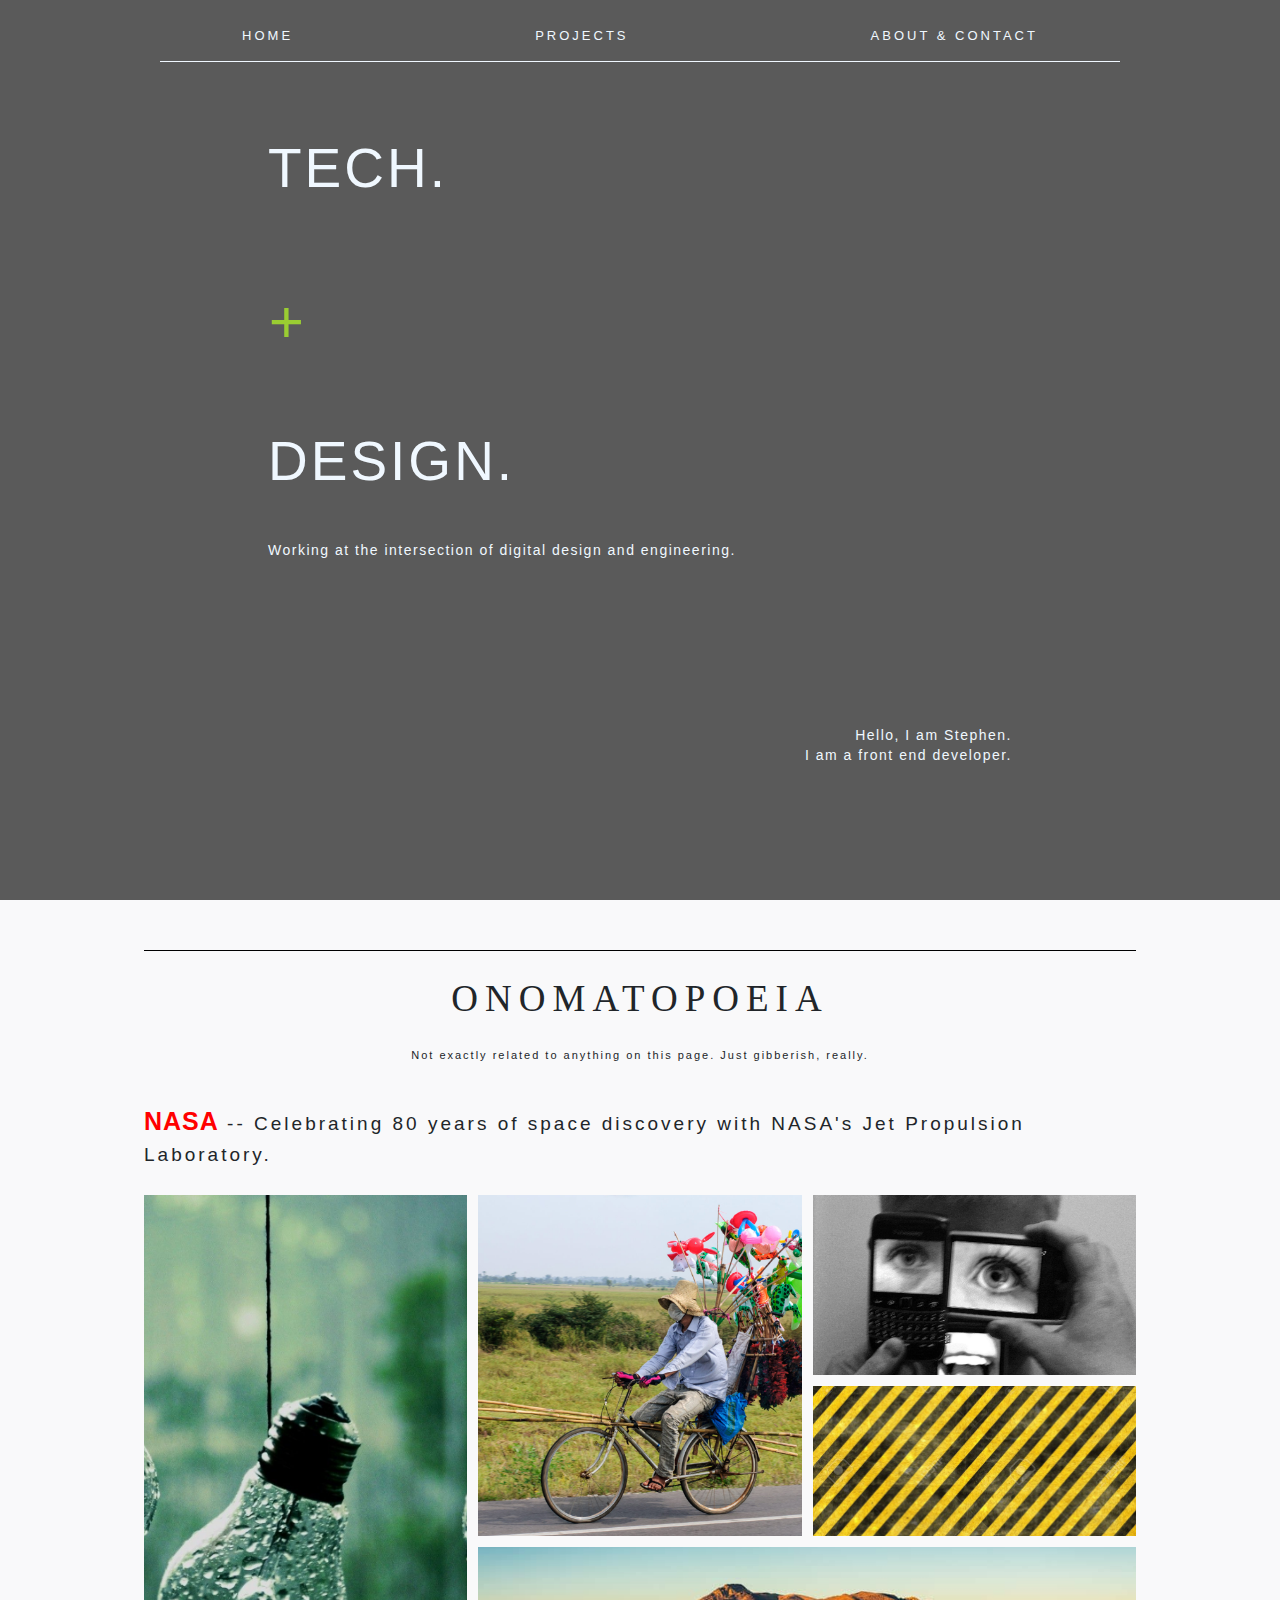
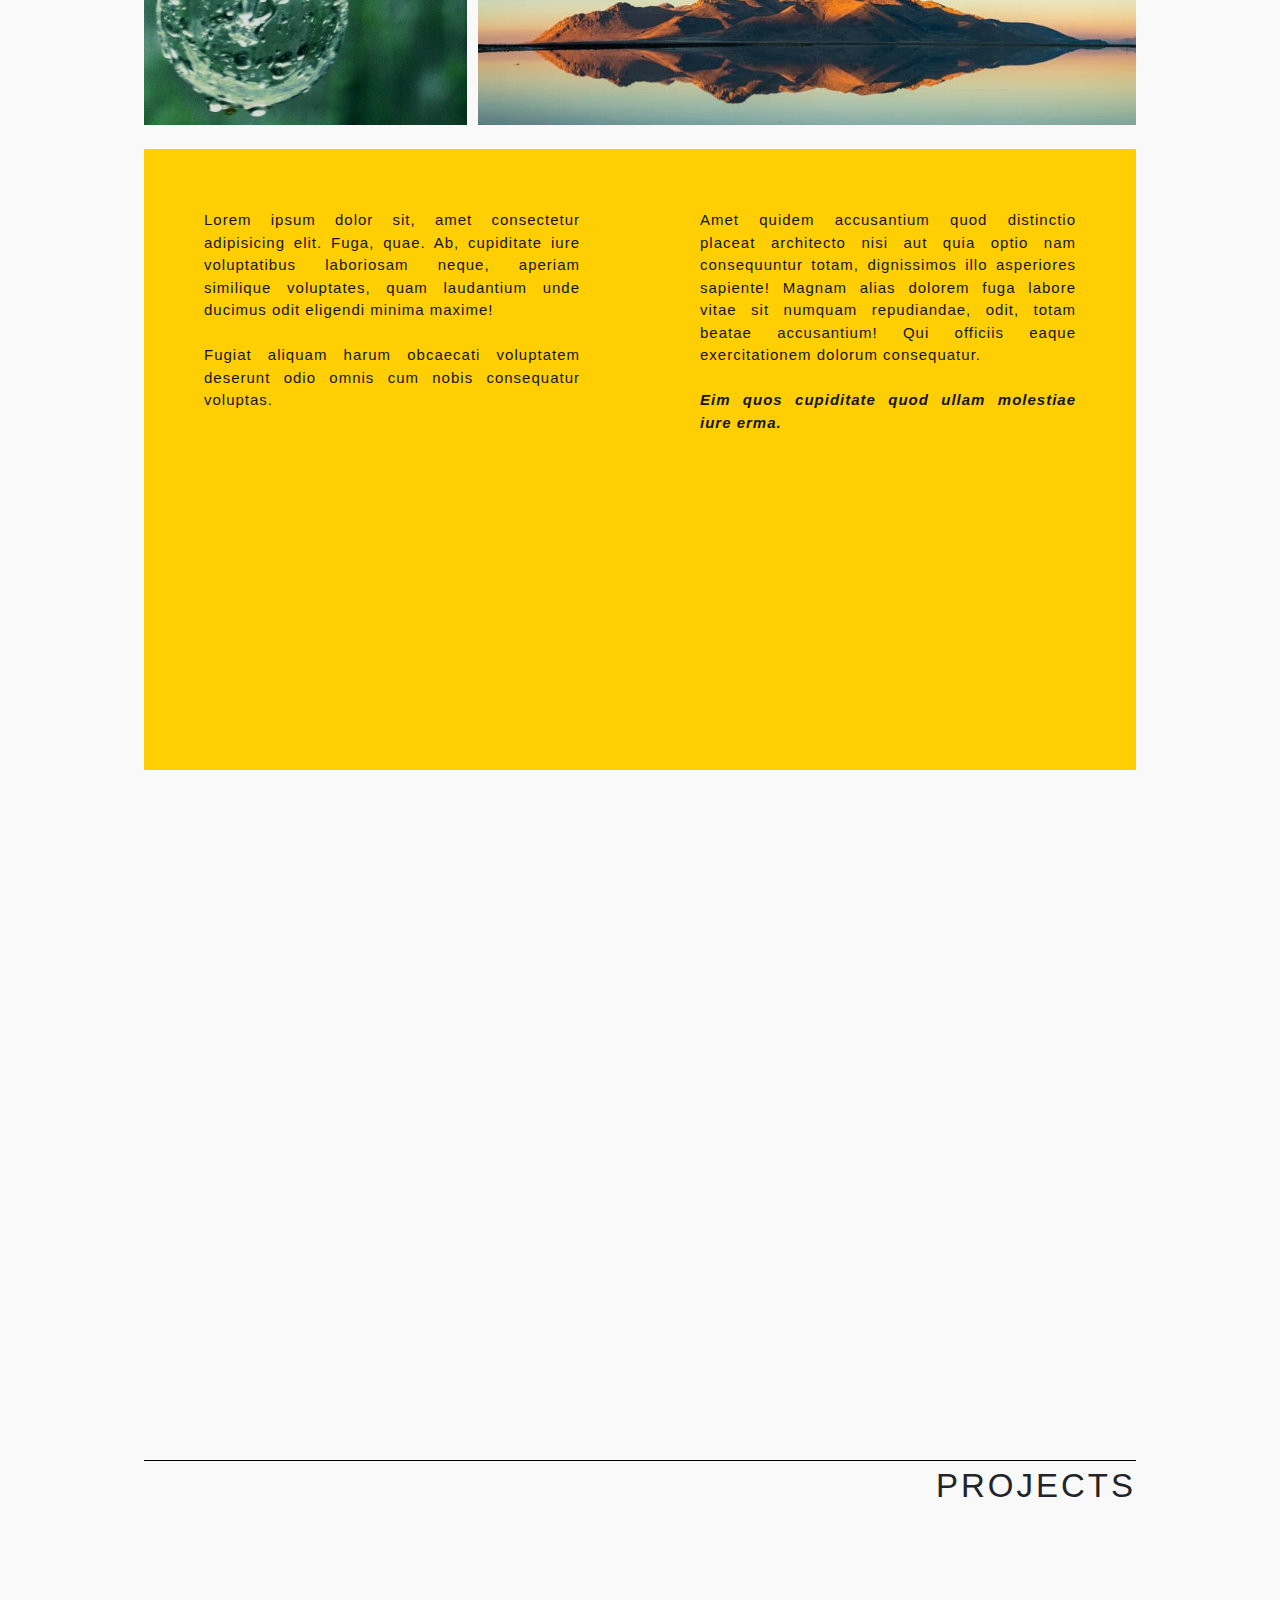
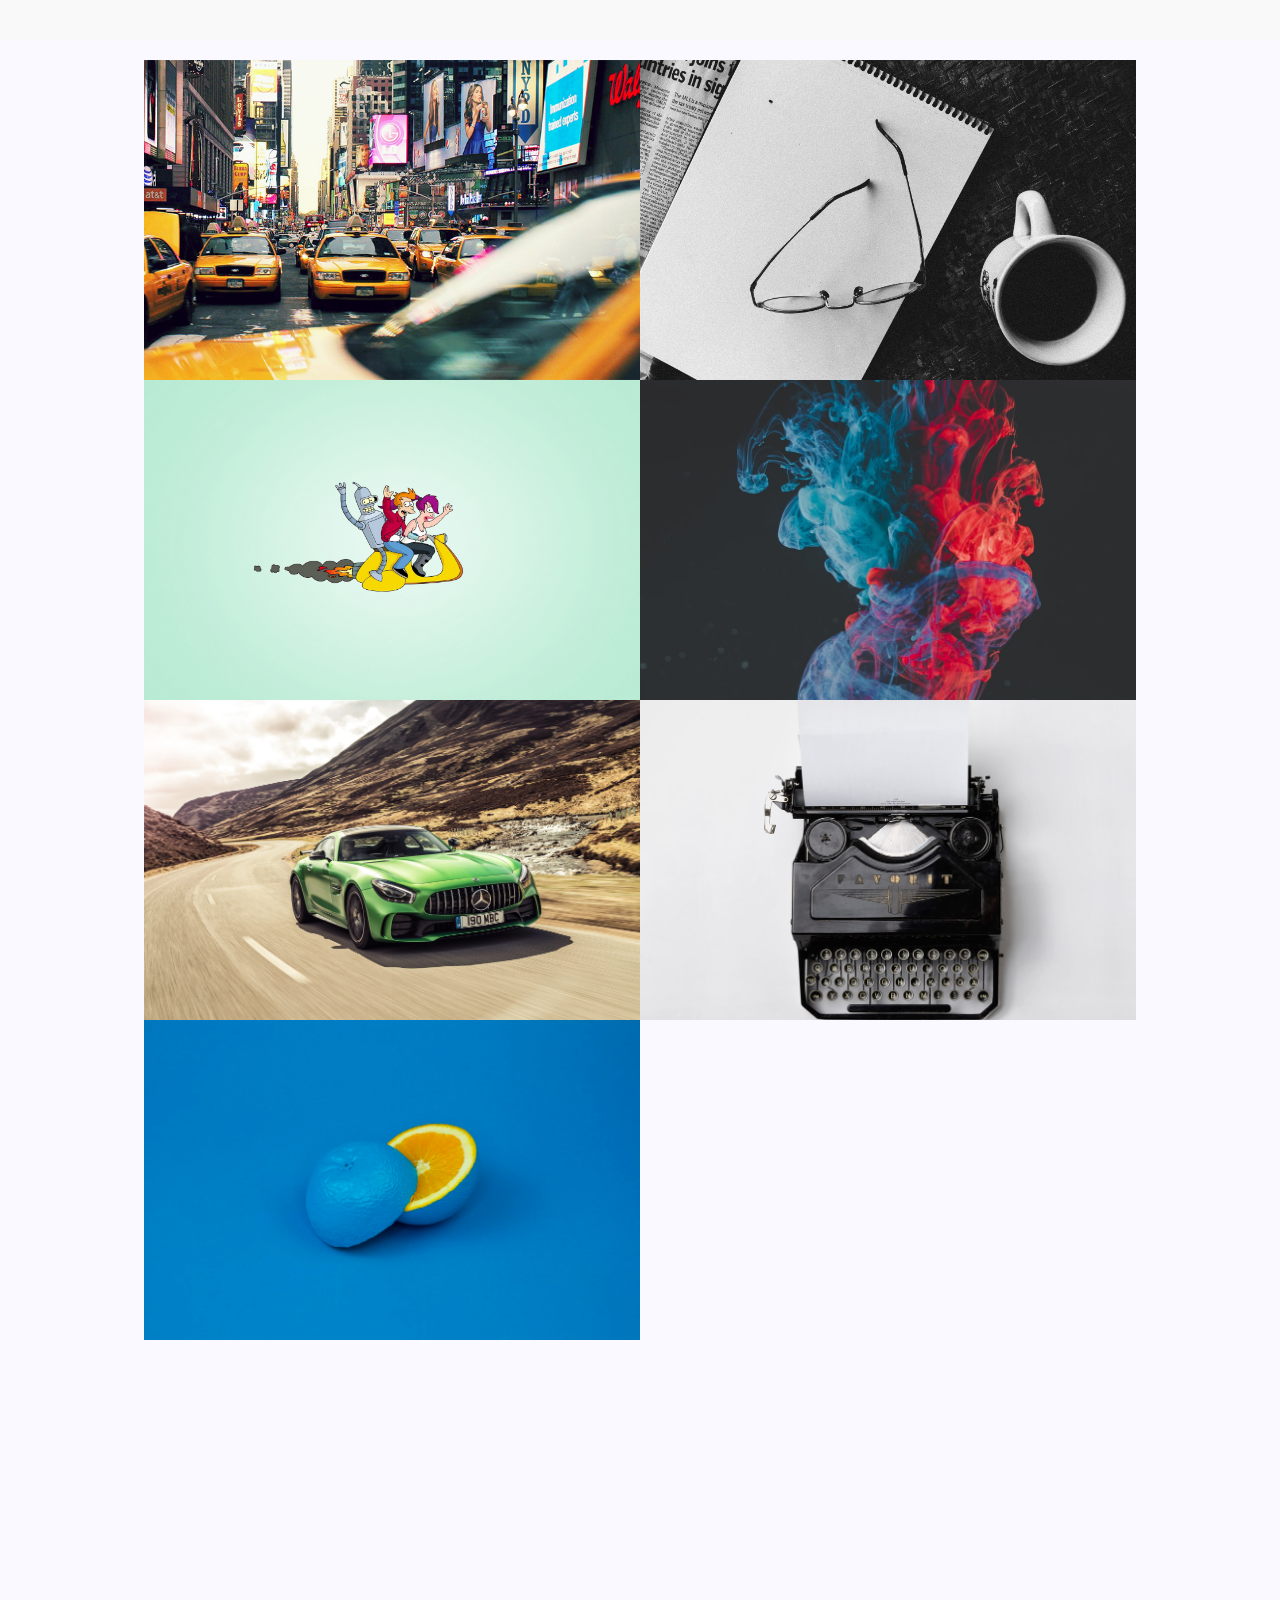
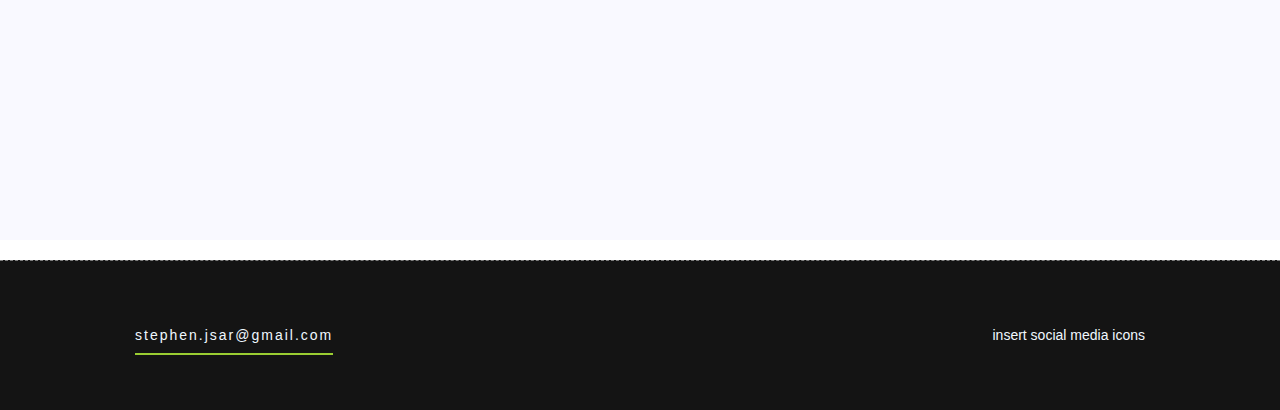
==== index.html @ e17ba8a2 "made a new repo for my first portfolio version, and this is the first commit" ====
<html lang="en">

<head>
    <meta charset="UTF-8">
    <meta name="viewport" content="width=device-width, initial-scale=1.0">
    <meta http-equiv="X-UA-Compatible" content="ie=edge">
    <link rel="stylesheet" href="https://stackpath.bootstrapcdn.com/bootstrap/4.4.1/css/bootstrap.min.css"
        integrity="sha384-Vkoo8x4CGsO3+Hhxv8T/Q5PaXtkKtu6ug5TOeNV6gBiFeWPGFN9MuhOf23Q9Ifjh" crossorigin="anonymous">
    <link rel="stylesheet" href="scss/styles.css">
    <title>PortfolioSte</title>
</head>

<body>
    <section class="section1">
        <nav>
            <ul>
                <li><a href="#v-container">HOME</a></li>
                <li><a href="#project-page">PROJECTS</a></li>
                <li><a href="/about.html">ABOUT <span>&</span> CONTACT</a></li>
            </ul>
            <div class="div-line"></div>
        </nav>
        <!-- <div> -->
        <div id="v-container">
            <video autoplay muted loop playsinline>
                <source src="./mountains2.mp4" type="video/mp4">
            </video>
        </div>
        <div class="headline">
            <div>tech.</div>
            <p class="plus">+</p>
            <div>design.</div>
        </div>
        <div class="tagline">
            <p class="tag">Working at the intersection of digital design and engineering.</p>
            <div class="tag-contain">
                <span class="text1">Hello, I am Stephen.</span>
                <span class="text2">I am a front end developer.</span>
            </div>
        </div>
    </section>
    <section class="section2">
        <div class="headline2">
            <div class="ono">ONOMATOPOEIA</div>
            <div class="onotag">Not exactly related to anything on this page. Just gibberish, really.</div>
            <div class="title1">
                <p><span>NASA</span> -- Celebrating 80 years of space discovery with NASA's Jet Propulsion Laboratory.
                </p>
            </div>
            <div class="outer-wrapper ">
                <div class="reel">
                    <div class="box one"></div>
                    <div class="box two"></div>
                    <div class="box three"></div>
                    <div class="box four"></div>
                    <div class="box five"></div>
                </div>
            </div><br>
            <div class="headline-2">
                <div class="line1">
                    <p>Lorem ipsum dolor sit, amet consectetur adipisicing elit. Fuga, quae. Ab, cupiditate iure
                        voluptatibus laboriosam neque, aperiam similique voluptates, quam laudantium unde ducimus odit
                        eligendi minima maxime! <br><br> Fugiat aliquam harum obcaecati voluptatem deserunt odio omnis
                        cum nobis consequatur voluptas.</p>
                </div>
                <div class="line1">
                    <p>Amet quidem accusantium quod distinctio placeat architecto nisi aut quia optio nam consequuntur
                        totam, dignissimos illo asperiores sapiente! Magnam alias dolorem fuga labore vitae sit numquam
                        repudiandae, odit, totam beatae accusantium! Qui officiis eaque exercitationem dolorum
                        consequatur.<br><br><strong><i>Eim quos cupiditate quod ullam molestiae iure erma.</i></strong>
                    </p>
                </div>
            </div>
        </div>
    </section>
    <section class="section3">
        <div class="headline3">
            <div class="project-title" id="project-page">PROJECTS</div>
        </div>
    </section>
    <section class="section4">
        <div class="sec4-container">
            <div class="row1">
                <div class="smallbox"><a href="http://google.com"><img class="imger" src="/images/proj99.jpg"
                            alt="project"></a>
                </div>
                <div class="smallbox"><a href="http://google.com">
                        <img class="imger" src="./images/proj7.jpg" alt="project"></a>
                </div>
                <div class="smallbox"><a href="http://google.com">
                    <img class="imger" src="./images/proj3.jpg" alt="project"></a>
                </div>
                <div class="smallbox"><a href="http://google.com">
                    <img class="imger" src="./images/proj5.jpg" alt="project"></a>
                </div>
            </div>
            <div class="row2">
                <div class="smallbox"><a href="http://google.com">
                    <img class="imger" src="./images/proj4.jpg" alt="project"></a>
                </div>
                <div class="smallbox"><a href="http://google.com">
                    <img class="imger" src="./images/proj6.jpg" alt="project"></a>
                </div>
                <div class="smallbox"><a href="http://google.com">
                    <img class="imger" src="./images/proj9.jpg" alt="project"></a>
                </div>
            </div>
        </div>
    </section>
    <footer>
        <div class="contact">
            <div>
                <a href="mailto:stephen.jsar@gmail.com"><span>stephen.jsar@gmail.com</span></a>
            </div>
        </div>
        <div class="icons">
            <div>insert social media icons</div>
        </div>
    </footer>
</body>

</html>
---- scss/styles.css ----
@import url("https://fonts.googleapis.com/css?family=Carrois+Gothic+SC&display=swap");
* {
  margin: 0;
  padding: 0;
  -webkit-box-sizing: border-box;
          box-sizing: border-box;
  max-width: 100%;
  scroll-behavior: smooth;
}

::-webkit-scrollbar {
  display: none;
}

nav {
  height: 5%;
  width: 100%;
  display: -webkit-box;
  display: -ms-flexbox;
  display: flex;
  -webkit-box-align: center;
      -ms-flex-align: center;
          align-items: center;
  -webkit-box-orient: horizontal;
  -webkit-box-direction: normal;
      -ms-flex-direction: row;
          flex-direction: row;
  -ms-flex-wrap: wrap;
      flex-wrap: wrap;
  -webkit-box-pack: center;
      -ms-flex-pack: center;
          justify-content: center;
}

nav ul {
  width: 100%;
  height: 100%;
  display: -webkit-box;
  display: -ms-flexbox;
  display: flex;
  -webkit-box-pack: space-evenly;
      -ms-flex-pack: space-evenly;
          justify-content: space-evenly;
  -webkit-box-align: end;
      -ms-flex-align: end;
          align-items: flex-end;
  padding-top: 35px;
}

nav ul li {
  display: inline-block;
  text-align: center;
  font-family: -apple-system, BlinkMacSystemFont, 'Segoe UI', Roboto, Oxygen, Ubuntu, Cantarell, 'Open Sans', 'Helvetica Neue', sans-serif;
  color: aliceblue;
  text-decoration: none;
  font-size: 13px;
  letter-spacing: 3px;
}

nav ul li a {
  color: aliceblue;
  -webkit-transition: all 0.5s ease 0s;
  transition: all 0.5s ease 0s;
}

nav ul li a:hover {
  color: yellowgreen;
  text-decoration: none;
}

nav .div-line {
  border-top: 0.2px solid aliceblue;
  width: 75%;
  height: 1px;
  top: 0%;
  margin-top: 0;
  padding-top: 0;
}

section {
  width: 100vw;
  height: 95vh;
  padding: 0 20px;
}

.section1 {
  width: 100%;
  height: 100vh;
  display: -webkit-box;
  display: -ms-flexbox;
  display: flex;
  -webkit-box-orient: vertical;
  -webkit-box-direction: normal;
      -ms-flex-direction: column;
          flex-direction: column;
  -webkit-box-align: start;
      -ms-flex-align: start;
          align-items: flex-start;
  background-color: rgba(20, 20, 20, 0);
  background-size: cover;
  background-repeat: no-repeat;
  background-position: center;
}

.section1 #v-container {
  top: 0%;
  left: 0%;
  max-height: 100%;
  max-width: 100%;
  position: absolute;
  overflow: hidden;
  z-index: -1;
}

.section1 #v-container video {
  -webkit-transform: translateY(-30%);
          transform: translateY(-30%);
  max-width: none;
}

.section1 .headline {
  width: 100%;
  height: 30%;
  margin-top: 120px;
  display: -webkit-box;
  display: -ms-flexbox;
  display: flex;
  -webkit-box-align: start;
      -ms-flex-align: start;
          align-items: flex-start;
  -webkit-box-orient: vertical;
  -webkit-box-direction: normal;
      -ms-flex-direction: column;
          flex-direction: column;
  -webkit-box-pack: space-evenly;
      -ms-flex-pack: space-evenly;
          justify-content: space-evenly;
}

.section1 .headline p.plus {
  color: yellowgreen;
  font-style: italic;
  font-size: 30px;
}

.section1 .tagline {
  margin-top: 40px;
  height: 30%;
  width: 100%;
  font-size: 12px;
  color: aliceblue;
  letter-spacing: 1.5px;
  display: -webkit-box;
  display: -ms-flexbox;
  display: flex;
  -webkit-box-pack: justify;
      -ms-flex-pack: justify;
          justify-content: space-between;
  -webkit-box-orient: vertical;
  -webkit-box-direction: normal;
      -ms-flex-direction: column;
          flex-direction: column;
}

.section1 .tagline .tag-contain {
  text-align: end;
  height: 50%;
  display: -webkit-box;
  display: -ms-flexbox;
  display: flex;
  -webkit-box-align: end;
      -ms-flex-align: end;
          align-items: flex-end;
  -webkit-box-pack: end;
      -ms-flex-pack: end;
          justify-content: end;
  -webkit-box-orient: vertical;
  -webkit-box-direction: normal;
      -ms-flex-direction: column;
          flex-direction: column;
}

.section1 .tagline .tag-contain span {
  width: 100%;
  height: 30%;
}

.section1 .tagline .tag-contain span.text1 {
  font-size: 14px;
  color: aliceblue;
  height: 20px;
  background: none;
  -webkit-animation: text 3s 1;
          animation: text 3s 1;
}

.section1 .tagline .tag-contain span.text2 {
  height: 20px;
  font-size: 14px;
  color: aliceblue;
}

@-webkit-keyframes text {
  0% {
    color: yellowgreen;
    margin-bottom: 0px;
  }
  40% {
    letter-spacing: 2px;
    margin-bottom: 50px;
  }
  85% {
    letter-spacing: 3px;
    margin-bottom: 20px;
  }
}

@keyframes text {
  0% {
    color: yellowgreen;
    margin-bottom: 0px;
  }
  40% {
    letter-spacing: 2px;
    margin-bottom: 50px;
  }
  85% {
    letter-spacing: 3px;
    margin-bottom: 20px;
  }
}

.headline div {
  font-family: Arial, Helvetica, sans-serif;
  width: 50%;
  font-size: 45px;
  text-transform: uppercase;
  letter-spacing: 3px;
  color: aliceblue;
}

.headline p {
  /* border: 2px solid yellow; */
  font-family: -apple-system, BlinkMacSystemFont, 'Segoe UI', Roboto, Oxygen, Ubuntu, Cantarell, 'Open Sans', 'Helvetica Neue', sans-serif;
  font-size: 10.5px;
  letter-spacing: 3px;
  width: 70%;
  margin-top: 30px;
  color: aliceblue;
}

/* ======================  SECTION 2 =================================================== */
.section2 {
  background-color: #F9F9FA;
  display: -webkit-box;
  display: -ms-flexbox;
  display: flex;
  -webkit-box-pack: center;
      -ms-flex-pack: center;
          justify-content: center;
  width: 100%;
  height: 200vh;
}

.section2 .headline2 {
  /* border: 2px solid red; */
  display: -webkit-box;
  display: -ms-flexbox;
  display: flex;
  -webkit-box-orient: vertical;
  -webkit-box-direction: normal;
      -ms-flex-direction: column;
          flex-direction: column;
}

.section2 .headline2 .ono {
  font-size: 29px;
  text-align: center;
  padding: 20px 0;
  letter-spacing: 7px;
  border-top: 0.5px solid black;
  margin-top: 20px;
  font-family: baskerville;
}

.section2 .headline2 .onotag {
  font-family: -apple-system, BlinkMacSystemFont, 'Segoe UI', Roboto, Oxygen, Ubuntu, Cantarell, 'Open Sans', 'Helvetica Neue', sans-serif;
  font-size: 10px;
  text-align: center;
  padding-bottom: 10px;
  letter-spacing: 2px;
}

.section2 .headline2 .title1 {
  display: -webkit-box;
  display: -ms-flexbox;
  display: flex;
  padding: 35px 0;
  font-size: 19px;
  font-family: -apple-system, BlinkMacSystemFont, 'Segoe UI', Roboto, Oxygen, Ubuntu, Cantarell, 'Open Sans', 'Helvetica Neue', sans-serif;
  letter-spacing: 3px;
}

.title1 span {
  color: red;
  font-weight: bold;
  font-family: Arial, Helvetica, sans-serif;
  font-size: 25px;
  letter-spacing: 1px;
}

.outer-wrapper {
  height: 300px;
}

.outer-wrapper .reel {
  height: 100%;
  overflow-x: scroll;
  overflow-y: hidden;
  white-space: nowrap;
  scroll-behavior: smooth;
  -ms-scroll-snap-type: x mandatory;
      scroll-snap-type: x mandatory;
}

.outer-wrapper .reel .box {
  display: inline-block;
  background-size: cover;
  background-position: center;
  background-repeat: no-repeat;
  height: 100%;
  width: 100%;
  scroll-snap-align: start;
}

.outer-wrapper .reel .one {
  background-image: url(../images/mid1.jpg);
}

.outer-wrapper .reel .two {
  background-image: url(../images/mid2.jpg);
}

.outer-wrapper .reel .three {
  background-image: url(../images/mid3.jpg);
}

.outer-wrapper .reel .four {
  background-image: url(../images/mid4.jpg);
}

.outer-wrapper .reel .five {
  background-image: url(../images/mid7.jpg);
}

.outer-wrapper ::-webkit-scrollbar {
  display: none;
}

.headline-2 {
  width: 100%;
  height: 550px;
  display: -webkit-box;
  display: -ms-flexbox;
  display: flex;
  -webkit-box-orient: vertical;
  -webkit-box-direction: normal;
      -ms-flex-direction: column;
          flex-direction: column;
  -webkit-box-pack: center;
      -ms-flex-pack: center;
          justify-content: center;
  -webkit-box-align: center;
      -ms-flex-align: center;
          align-items: center;
}

.headline-2 .line1 {
  font-size: 13px;
  font-family: -apple-system, BlinkMacSystemFont, 'Segoe UI', Roboto, Oxygen, Ubuntu, Cantarell, 'Open Sans', 'Helvetica Neue', sans-serif;
  text-align: justify;
  background: #ffce03;
  padding: 20px;
  width: 90%;
  letter-spacing: 0.3;
  text-align: justify;
}

/* ======================  SECTION 3 =================================================== */
.section3 {
  display: -webkit-box;
  display: -ms-flexbox;
  display: flex;
  background: #f9f9ff;
  width: 100%;
  height: 100vh;
}

.section3 .headline3 {
  height: 100%;
  width: 100%;
  display: -webkit-box;
  display: -ms-flexbox;
  display: flex;
  -webkit-box-orient: vertical;
  -webkit-box-direction: normal;
      -ms-flex-direction: column;
          flex-direction: column;
}

.section3 .headline3 .project-title {
  border-top: 1px solid black;
  margin: 50px 0 100px 0;
  height: 50px;
  width: 100%;
  display: -webkit-box;
  display: -ms-flexbox;
  display: flex;
  -webkit-box-orient: horizontal;
  -webkit-box-direction: reverse;
      -ms-flex-direction: row-reverse;
          flex-direction: row-reverse;
  -webkit-box-align: center;
      -ms-flex-align: center;
          align-items: center;
  font-family: -apple-system, BlinkMacSystemFont, 'Segoe UI', Roboto, Oxygen, Ubuntu, Cantarell, 'Open Sans', 'Helvetica Neue', sans-serif;
  font-size: 27px;
  letter-spacing: 3px;
}

.section3 .headline3 .see-below {
  font-size: 14px;
  display: -webkit-box;
  display: -ms-flexbox;
  display: flex;
  -webkit-box-pack: start;
      -ms-flex-pack: start;
          justify-content: flex-start;
  width: 60%;
  height: 7%;
  -webkit-box-align: center;
      -ms-flex-align: center;
          align-items: center;
  font-family: 'Arial Narrow Bold', sans-serif;
  padding: 20px 40px;
  letter-spacing: 5px;
}

/* ======================  SECTION 4 =================================================== */
.section4 {
  height: 350vh;
  width: 100%;
  padding: 20px;
}

.section4 .sec4-container .smallbox {
  height: 250px;
  overflow: hidden;
}

.section4 .sec4-container .smallbox .imger {
  width: 100%;
  height: 100%;
  -o-object-fit: cover;
     object-fit: cover;
  -webkit-transition: 1s;
  transition: 1s;
}

.section4 .sec4-container .smallbox .imger:hover {
  opacity: 0.6;
}

/* ====================== FOOTER =================================================== */
footer {
  width: 100%;
  height: 30%;
  display: -webkit-box;
  display: -ms-flexbox;
  display: flex;
  -webkit-box-orient: horizontal;
  -webkit-box-direction: normal;
      -ms-flex-direction: row;
          flex-direction: row;
  background: #141415;
}

footer .contact {
  width: 50%;
  height: 100%;
  display: -webkit-box;
  display: -ms-flexbox;
  display: flex;
  -webkit-box-orient: vertical;
  -webkit-box-direction: normal;
      -ms-flex-direction: column;
          flex-direction: column;
  -webkit-box-pack: space-evenly;
      -ms-flex-pack: space-evenly;
          justify-content: space-evenly;
  -webkit-box-align: start;
      -ms-flex-align: start;
          align-items: flex-start;
  padding-left: 40px;
  font-size: 14px;
}

footer .contact div span {
  border-bottom: 2px solid yellowgreen;
  height: 20px;
  width: 100%;
  padding: 10px 0;
  color: aliceblue;
}

footer .icons {
  width: 50%;
  height: 100%;
  display: -webkit-box;
  display: -ms-flexbox;
  display: flex;
  -webkit-box-orient: vertical;
  -webkit-box-direction: normal;
      -ms-flex-direction: column;
          flex-direction: column;
  -webkit-box-pack: space-evenly;
      -ms-flex-pack: space-evenly;
          justify-content: space-evenly;
  -webkit-box-align: end;
      -ms-flex-align: end;
          align-items: flex-end;
  padding-right: 40px;
  color: aliceblue;
}

@media screen and (min-width: 768px) {
  * {
    margin: 0;
    padding: 0;
    scroll-behavior: smooth;
    -webkit-box-sizing: border-box;
            box-sizing: border-box;
  }
  nav {
    height: 5%;
    width: 100%;
    display: -webkit-box;
    display: -ms-flexbox;
    display: flex;
    -webkit-box-align: center;
        -ms-flex-align: center;
            align-items: center;
    -webkit-box-orient: horizontal;
    -webkit-box-direction: normal;
        -ms-flex-direction: row;
            flex-direction: row;
    -ms-flex-wrap: wrap;
        flex-wrap: wrap;
    -webkit-box-pack: center;
        -ms-flex-pack: center;
            justify-content: center;
  }
  nav ul {
    width: 100%;
    height: 100%;
    display: -webkit-box;
    display: -ms-flexbox;
    display: flex;
    -webkit-box-pack: space-evenly;
        -ms-flex-pack: space-evenly;
            justify-content: space-evenly;
    -webkit-box-align: end;
        -ms-flex-align: end;
            align-items: flex-end;
    padding-top: 35px;
  }
  nav ul li {
    display: inline-block;
    text-align: center;
    font-family: -apple-system, BlinkMacSystemFont, 'Segoe UI', Roboto, Oxygen, Ubuntu, Cantarell, 'Open Sans', 'Helvetica Neue', sans-serif;
    color: aliceblue;
    text-decoration: none;
    font-size: 13px;
    letter-spacing: 3px;
  }
  nav ul li a {
    color: aliceblue;
    -webkit-transition: all 0.5s ease 0s;
    transition: all 0.5s ease 0s;
  }
  nav ul li a:hover {
    color: yellowgreen;
    text-decoration: none;
  }
  nav .line {
    border-top: 0.2px solid #141414;
    width: 60%;
    height: 1px;
    top: 0%;
    margin-top: 0;
    padding-top: 0;
  }
  section {
    width: 100vw;
    height: 100vh;
  }
  .section1 {
    width: 100%;
    display: -webkit-box;
    display: -ms-flexbox;
    display: flex;
    -webkit-box-align: center;
        -ms-flex-align: center;
            align-items: center;
    background-color: rgba(20, 20, 20, 0.7);
  }
  .section1 .headline {
    width: 60%;
    height: 50%;
    margin-top: 90px;
    font-size: 20px;
    display: -webkit-box;
    display: -ms-flexbox;
    display: flex;
    -webkit-box-align: start;
        -ms-flex-align: start;
            align-items: flex-start;
    -webkit-box-orient: vertical;
    -webkit-box-direction: normal;
        -ms-flex-direction: column;
            flex-direction: column;
    -webkit-box-pack: space-evenly;
        -ms-flex-pack: space-evenly;
            justify-content: space-evenly;
  }
  .section1 .headline p.plus {
    color: yellowgreen;
    font-style: italic;
    font-size: 60px;
  }
  .section1 .tagline {
    width: 60%;
    height: 25%;
    font-size: 14px;
    font-family: -apple-system, BlinkMacSystemFont, 'Segoe UI', Roboto, Oxygen, Ubuntu, Cantarell, 'Open Sans', 'Helvetica Neue', sans-serif;
    color: aliceblue;
    letter-spacing: 1.5px;
    display: -webkit-box;
    display: -ms-flexbox;
    display: flex;
    -webkit-box-pack: justify;
        -ms-flex-pack: justify;
            justify-content: space-between;
    -webkit-box-orient: vertical;
    -webkit-box-direction: normal;
        -ms-flex-direction: column;
            flex-direction: column;
    margin: 0;
  }
  .section1 .tagline .tag-contain {
    text-align: end;
    height: 50%;
    display: -webkit-box;
    display: -ms-flexbox;
    display: flex;
    -webkit-box-align: end;
        -ms-flex-align: end;
            align-items: flex-end;
    -webkit-box-pack: end;
        -ms-flex-pack: end;
            justify-content: end;
    -webkit-box-orient: vertical;
    -webkit-box-direction: normal;
        -ms-flex-direction: column;
            flex-direction: column;
  }
  .section1 .tagline .tag-contain span {
    width: 100%;
    height: 30%;
  }
  .section1 .tagline .tag-contain span.text1 {
    font-size: 14px;
    color: aliceblue;
    height: 20px;
    background: none;
    -webkit-animation: text 3s 1;
            animation: text 3s 1;
  }
  .section1 .tagline .tag-contain span.text2 {
    height: 20px;
    font-size: 14px;
    color: aliceblue;
  }
  @-webkit-keyframes text {
    0% {
      color: yellowgreen;
      margin-bottom: 0px;
    }
    40% {
      letter-spacing: 2px;
      margin-bottom: 50px;
    }
    85% {
      letter-spacing: 3px;
      margin-bottom: 20px;
    }
  }
  @keyframes text {
    0% {
      color: yellowgreen;
      margin-bottom: 0px;
    }
    40% {
      letter-spacing: 2px;
      margin-bottom: 50px;
    }
    85% {
      letter-spacing: 3px;
      margin-bottom: 20px;
    }
  }
  .headline div {
    font-family: Arial, Helvetica, sans-serif;
    width: 50%;
    font-size: 55px;
    text-transform: uppercase;
    letter-spacing: 3px;
    color: aliceblue;
  }
  .headline p {
    font-family: -apple-system, BlinkMacSystemFont, 'Segoe UI', Roboto, Oxygen, Ubuntu, Cantarell, 'Open Sans', 'Helvetica Neue', sans-serif;
    font-size: 10.5px;
    letter-spacing: 3px;
    width: 70%;
    margin-top: 30px;
    color: aliceblue;
  }
  /* ======================  SECTION 2 =================================================== */
  .section2 {
    background-color: #F9F9FA;
    display: -webkit-box;
    display: -ms-flexbox;
    display: flex;
    -webkit-box-pack: center;
        -ms-flex-pack: center;
            justify-content: center;
    width: 100%;
    height: 230%;
  }
  .section2 .headline2 {
    display: -webkit-box;
    display: -ms-flexbox;
    display: flex;
    -webkit-box-orient: vertical;
    -webkit-box-direction: normal;
        -ms-flex-direction: column;
            flex-direction: column;
    width: 80%;
  }
  .section2 .headline2 .ono {
    font-size: 37px;
    text-align: center;
    padding: 20px 0;
    letter-spacing: 7px;
    border-top: 0.5px solid black;
    margin-top: 50px;
    font-family: baskerville;
  }
  .section2 .headline2 .onotag {
    font-family: -apple-system, BlinkMacSystemFont, 'Segoe UI', Roboto, Oxygen, Ubuntu, Cantarell, 'Open Sans', 'Helvetica Neue', sans-serif;
    font-size: 11px;
    text-align: center;
    letter-spacing: 2px;
  }
  .section2 .headline2 .title1 {
    display: -webkit-box;
    display: -ms-flexbox;
    display: flex;
    padding: 30px 0 10px 0;
    font-size: 19px;
    font-family: -apple-system, BlinkMacSystemFont, 'Segoe UI', Roboto, Oxygen, Ubuntu, Cantarell, 'Open Sans', 'Helvetica Neue', sans-serif;
    letter-spacing: 3px;
  }
  .section2 .headline2 .title1 span {
    color: red;
    font-weight: bold;
    font-family: Arial, Helvetica, sans-serif;
    font-size: 25px;
    letter-spacing: 1px;
  }
  .section2 .headline2 .outer-wrapper {
    height: 530px;
    overflow: hidden;
  }
  .section2 .headline2 .reel {
    width: 100%;
    height: 100%;
    display: -ms-grid;
    display: grid;
    -ms-grid-columns: 1fr 1fr 1fr;
        grid-template-columns: 1fr 1fr 1fr;
    grid-auto-rows: 180px 150px;
    grid-gap: 0.7em;
  }
  .section2 .headline2 .reel .one {
    -ms-grid-column: 2;
    -ms-grid-column-span: 1;
    grid-column: 2/3;
    -ms-grid-row: 1;
    -ms-grid-row-span: 2;
    grid-row: 1/3;
    background-image: url(../images/mid1.jpg);
    background-size: cover;
    background-position: center;
    background-repeat: no-repeat;
    -webkit-transition: 0.5s;
    transition: 0.5s;
    width: 100%;
    -webkit-transition: all 0.5s ease 0s;
    transition: all 0.5s ease 0s;
  }
  .section2 .headline2 .reel .one:hover {
    opacity: 0.4;
    border-radius: 30px;
  }
  .section2 .headline2 .reel .two {
    -ms-grid-column: 3;
    grid-column: 3;
    -ms-grid-row: 2;
    -ms-grid-row-span: 1;
    grid-row: 2.5/3;
    background-image: url(../images/mid2.jpg);
    background-size: cover;
    background-position: center;
    background-repeat: no-repeat;
    -webkit-transition: all 0.4s ease 0s;
    transition: all 0.4s ease 0s;
  }
  .section2 .headline2 .reel .two:hover {
    opacity: 0.4;
    border-radius: 30px;
  }
  .section2 .headline2 .reel .three {
    -ms-grid-column: 2;
    -ms-grid-column-span: 2;
    grid-column: 2/4;
    -ms-grid-row: 3;
    grid-row: 3;
    background-image: url(../images/mid5.jpg);
    background-size: cover;
    background-position: center;
    background-repeat: no-repeat;
    -webkit-transition: all 0.4s ease 0s;
    transition: all 0.4s ease 0s;
  }
  .section2 .headline2 .reel .three:hover {
    opacity: 0.4;
    border-radius: 30px;
  }
  .section2 .headline2 .reel .four {
    -ms-grid-column: 1;
    grid-column: 1;
    -ms-grid-row: 1;
    -ms-grid-row-span: 3;
    grid-row: 1/4;
    background-image: url(../images/imgproject2.jpg);
    background-size: cover;
    background-position: center;
    background-repeat: no-repeat;
    -webkit-transition: all 0.4s ease 0s;
    transition: all 0.4s ease 0s;
  }
  .section2 .headline2 .reel .four:hover {
    opacity: 0.4;
    border-radius: 30px;
  }
  .section2 .headline2 .reel .five {
    -ms-grid-column: 3;
    grid-column: 3;
    -ms-grid-row: 2;
    -ms-grid-row-span: 1;
    grid-row: 2.5/3;
    background-image: url(../images/mid7.jpg);
    background-size: cover;
    background-position: center;
    background-repeat: no-repeat;
    -webkit-transition: all 0.4s ease 0s;
    transition: all 0.4s ease 0s;
  }
  .section2 .headline2 .reel .five:hover {
    opacity: 0.4;
    border-radius: 30px;
  }
  .section2 .headline2 .headline-2 {
    width: 100%;
    height: 30%;
    display: -webkit-box;
    display: -ms-flexbox;
    display: flex;
    -webkit-box-align: center;
        -ms-flex-align: center;
            align-items: center;
    -webkit-box-orient: horizontal;
    -webkit-box-direction: normal;
        -ms-flex-direction: row;
            flex-direction: row;
    -webkit-box-pack: space-evenly;
        -ms-flex-pack: space-evenly;
            justify-content: space-evenly;
    align-items: center;
    color: #141414;
  }
  .section2 .headline2 .headline-2 .line1 {
    width: 50%;
    height: 100%;
    text-align: justify;
    padding: 60;
    font-family: -apple-system, BlinkMacSystemFont, 'Segoe UI', Roboto, Oxygen, Ubuntu, Cantarell, 'Open Sans', 'Helvetica Neue', sans-serif;
    letter-spacing: 1px;
    font-size: 15px;
  }
  /* ======================  SECTION 3 =================================================== */
  .section3 {
    background-color: #F9F9FA;
    display: -webkit-box;
    display: -ms-flexbox;
    display: flex;
    -webkit-box-pack: center;
        -ms-flex-pack: center;
            justify-content: center;
    width: 100%;
    height: 30%;
  }
  .section3 .headline3 {
    height: 40%;
    width: 80%;
    display: -webkit-box;
    display: -ms-flexbox;
    display: flex;
    -webkit-box-orient: vertical;
    -webkit-box-direction: normal;
        -ms-flex-direction: column;
            flex-direction: column;
  }
  .section3 .headline3 .project-title {
    border-top: 1px solid black;
    margin: 90px 0 10px 0;
    height: 50px;
    width: 100%;
    display: -webkit-box;
    display: -ms-flexbox;
    display: flex;
    -webkit-box-orient: horizontal;
    -webkit-box-direction: reverse;
        -ms-flex-direction: row-reverse;
            flex-direction: row-reverse;
    -webkit-box-align: center;
        -ms-flex-align: center;
            align-items: center;
    font-family: -apple-system, BlinkMacSystemFont, 'Segoe UI', Roboto, Oxygen, Ubuntu, Cantarell, 'Open Sans', 'Helvetica Neue', sans-serif;
    font-size: 33px;
    letter-spacing: 3px;
  }
  .section3 .headline3 .project-list {
    font-size: 52px;
    display: -webkit-box;
    display: -ms-flexbox;
    display: flex;
    -webkit-box-pack: start;
        -ms-flex-pack: start;
            justify-content: flex-start;
    width: 30%;
    height: 7%;
    -webkit-box-align: end;
        -ms-flex-align: end;
            align-items: flex-end;
    font-family: 'Arial Narrow Bold', sans-serif;
    font-weight: 600;
    padding: 20px 40px;
  }
  .section3 .headline3 .see-below {
    font-size: 16px;
    display: -webkit-box;
    display: -ms-flexbox;
    display: flex;
    -webkit-box-pack: start;
        -ms-flex-pack: start;
            justify-content: flex-start;
    width: 60%;
    height: 7%;
    -webkit-box-align: center;
        -ms-flex-align: center;
            align-items: center;
    font-family: 'Arial Narrow Bold', sans-serif;
    padding: 20px 40px;
    letter-spacing: 5px;
  }
  /* ======================  SECTION 4 =================================================== */
  .section4 {
    height: 200vh;
    width: 100%;
    padding: 20px;
    background-color: #f9f9ff;
  }
  .section4 .sec4-container {
    width: 100%;
    margin: 70x auto 0;
    display: -webkit-box;
    display: -ms-flexbox;
    display: flex;
    -webkit-box-align: center;
        -ms-flex-align: center;
            align-items: center;
    -webkit-box-pack: center;
        -ms-flex-pack: center;
            justify-content: center;
  }
  .section4 .sec4-container .row1 {
    width: 40%;
    height: 100vw;
    display: -webkit-box;
    display: -ms-flexbox;
    display: flex;
    -webkit-box-orient: vertical;
    -webkit-box-direction: normal;
        -ms-flex-direction: column;
            flex-direction: column;
  }
  .section4 .sec4-container .row1 .smallbox {
    width: 100%;
    height: 40%;
    -webkit-box-sizing: border-box;
            box-sizing: border-box;
    overflow: hidden;
  }
  .section4 .sec4-container .row1 .smallbox .imger {
    width: 100%;
    height: 100%;
    -o-object-fit: cover;
       object-fit: cover;
    -webkit-transition: 1s;
    transition: 1s;
  }
  .section4 .sec4-container .row1 .smallbox .imger:hover {
    opacity: 0.6;
  }
  .section4 .sec4-container .row2 {
    width: 40%;
    height: 100vw;
    display: -webkit-box;
    display: -ms-flexbox;
    display: flex;
    -webkit-box-align: center;
        -ms-flex-align: center;
            align-items: center;
    -webkit-box-pack: start;
        -ms-flex-pack: start;
            justify-content: flex-start;
    -webkit-box-orient: vertical;
    -webkit-box-direction: normal;
        -ms-flex-direction: column;
            flex-direction: column;
  }
  .section4 .sec4-container .row2 .smallbox {
    width: 100%;
    height: 25%;
    position: relative;
    -webkit-box-sizing: border-box;
            box-sizing: border-box;
    overflow: hidden;
  }
  .section4 .sec4-container .row2 .smallbox .imger {
    width: 100%;
    height: 100%;
    -o-object-fit: cover;
       object-fit: cover;
    -webkit-transition: 1s;
    transition: 1s;
  }
  .section4 .sec4-container .row2 .smallbox .imger:hover {
    opacity: 0.6;
  }
  /* ======================  FOOTER =================================================== */
  footer {
    border-top: 0.5px dashed grey;
    width: 100%;
    height: 150px;
    display: -webkit-box;
    display: -ms-flexbox;
    display: flex;
    -webkit-box-pack: center;
        -ms-flex-pack: center;
            justify-content: center;
    -webkit-box-align: center;
        -ms-flex-align: center;
            align-items: center;
    -webkit-box-orient: horizontal;
    -webkit-box-direction: normal;
        -ms-flex-direction: row;
            flex-direction: row;
    background: #141414;
    margin-top: 20px;
  }
  footer .contact {
    width: 50%;
    height: 100%;
    display: -webkit-box;
    display: -ms-flexbox;
    display: flex;
    -webkit-box-orient: vertical;
    -webkit-box-direction: normal;
        -ms-flex-direction: column;
            flex-direction: column;
    -webkit-box-pack: space-evenly;
        -ms-flex-pack: space-evenly;
            justify-content: space-evenly;
    -webkit-box-align: start;
        -ms-flex-align: start;
            align-items: flex-start;
    padding-left: 40px;
    font-size: 14px;
    padding-left: 135px;
    letter-spacing: 2px;
    text-decoration: none;
  }
  footer .contact div span {
    border-bottom: 2px solid yellowgreen;
    height: 20px;
    width: 100%;
    padding: 10px 0;
    text-decoration: none;
  }
  footer .icons {
    width: 50%;
    height: 100%;
    display: -webkit-box;
    display: -ms-flexbox;
    display: flex;
    -webkit-box-orient: vertical;
    -webkit-box-direction: normal;
        -ms-flex-direction: column;
            flex-direction: column;
    -webkit-box-pack: space-evenly;
        -ms-flex-pack: space-evenly;
            justify-content: space-evenly;
    -webkit-box-align: end;
        -ms-flex-align: end;
            align-items: flex-end;
    padding-right: 135px;
    font-size: 14px;
  }
  /* ======================  HAMBURGER =================================================== */
  nav {
    position: absolute;
    top: 0;
    right: 0;
  }
  nav .menu-btn__burger {
    background: #141414;
  }
  nav .menu-btn__burger::before,
  nav .menu-btn__burger::after {
    background: #141414;
  }
}

@media screen and (min-height: 730px) {
  .section #v-container video {
    -webkit-transform: translateY(-10%);
            transform: translateY(-10%);
  }
}
/*# sourceMappingURL=styles.css.map */
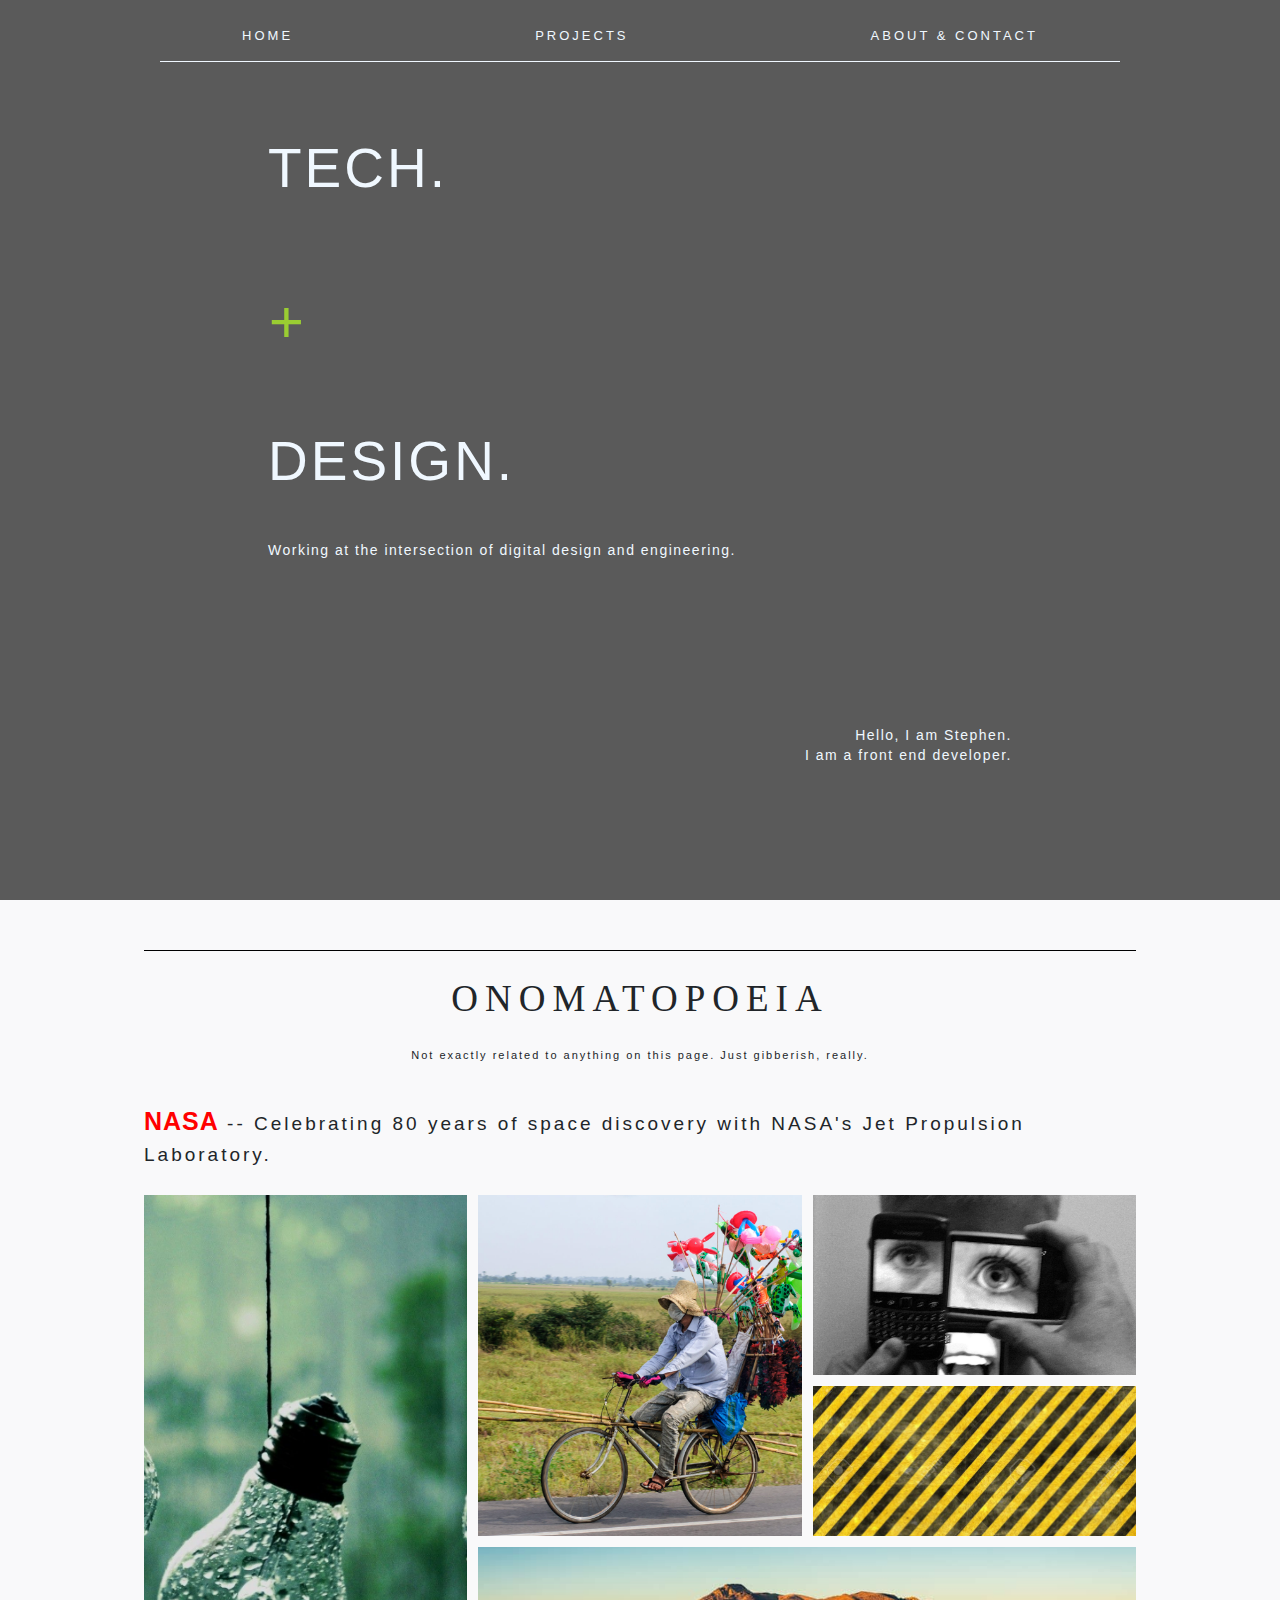
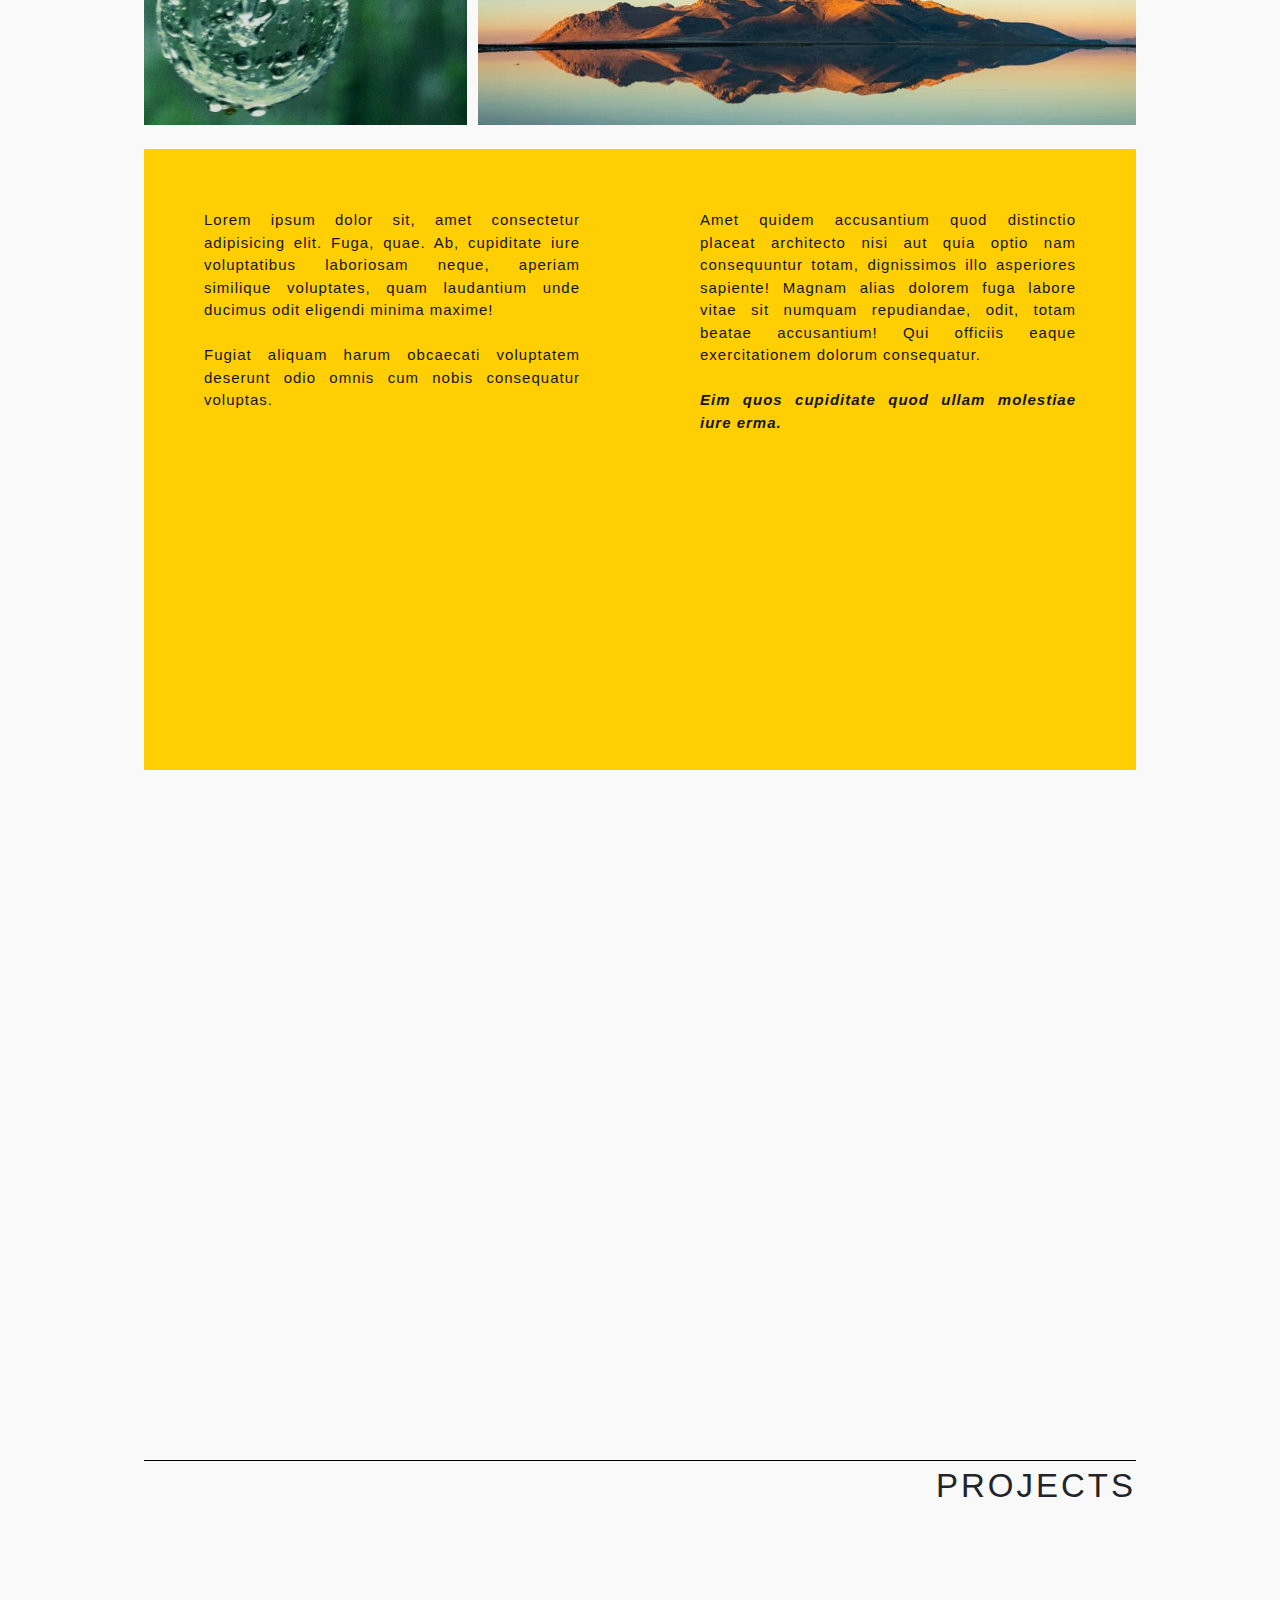
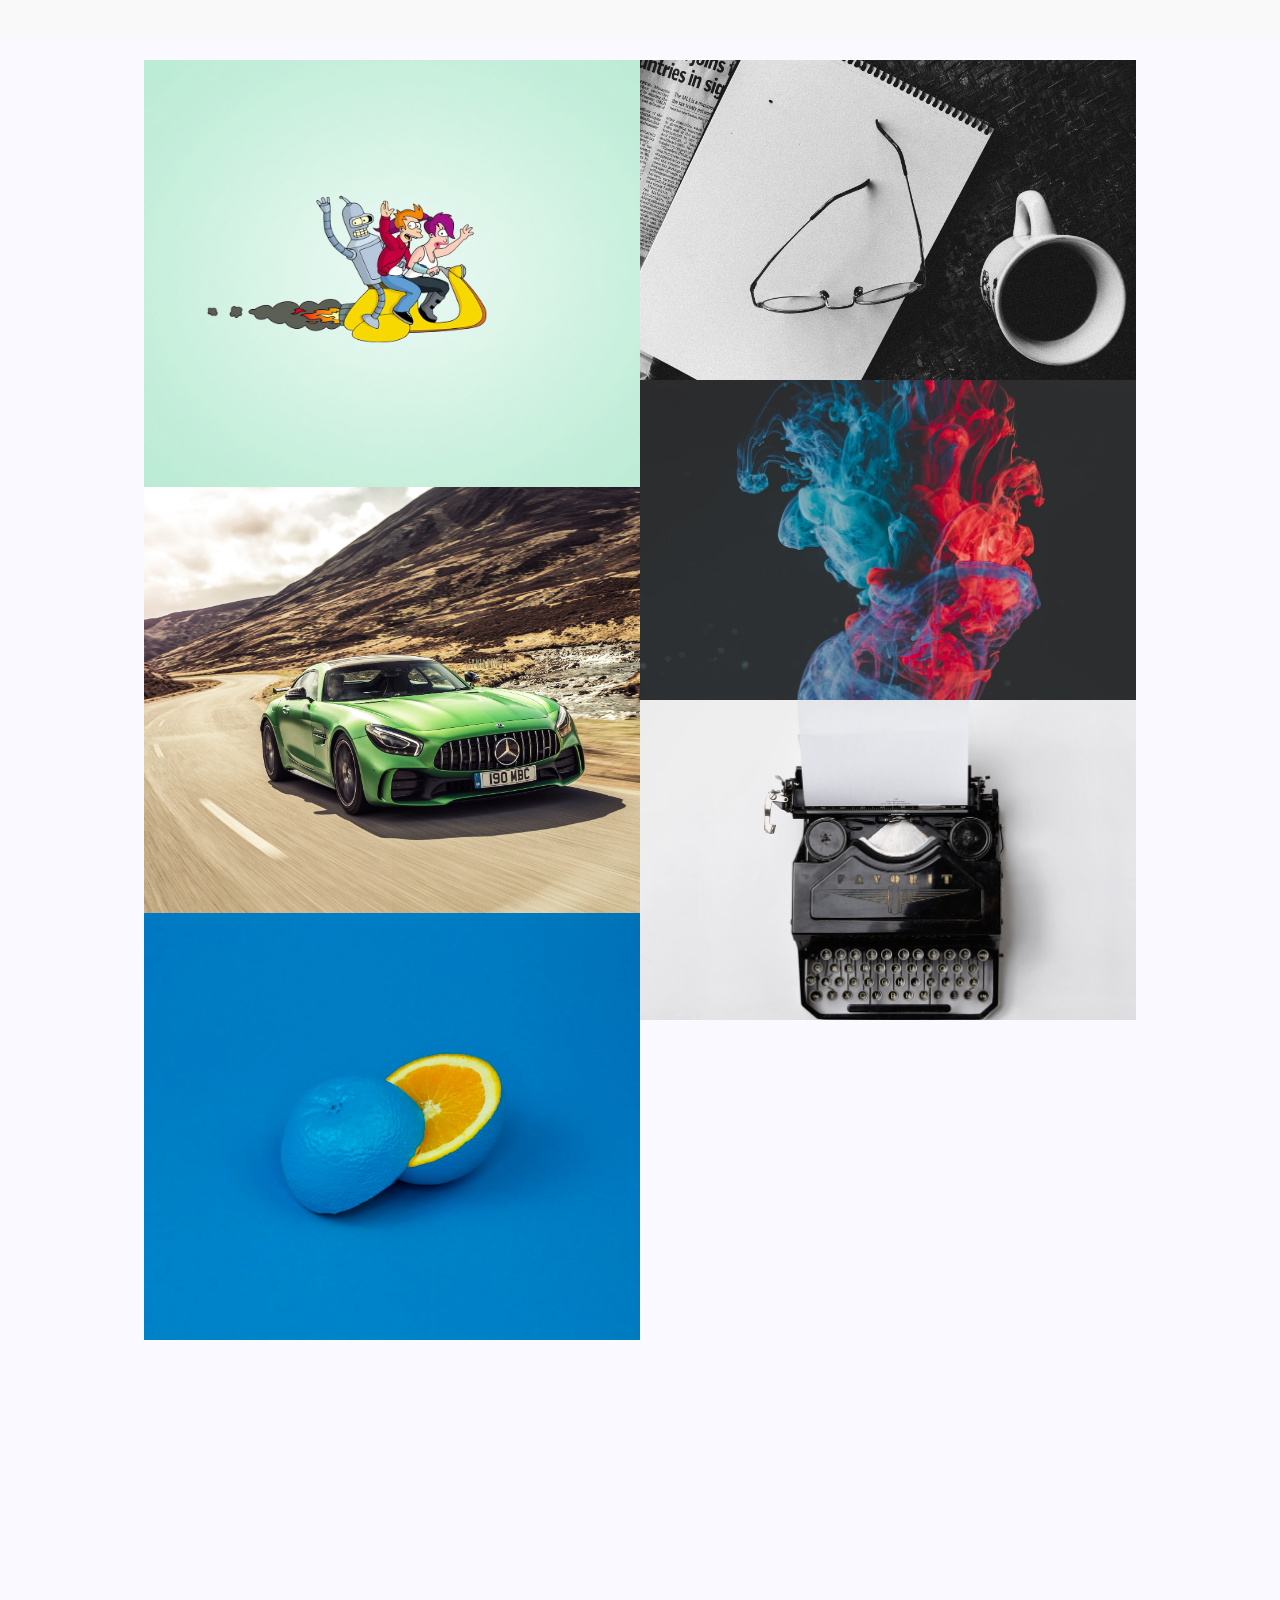
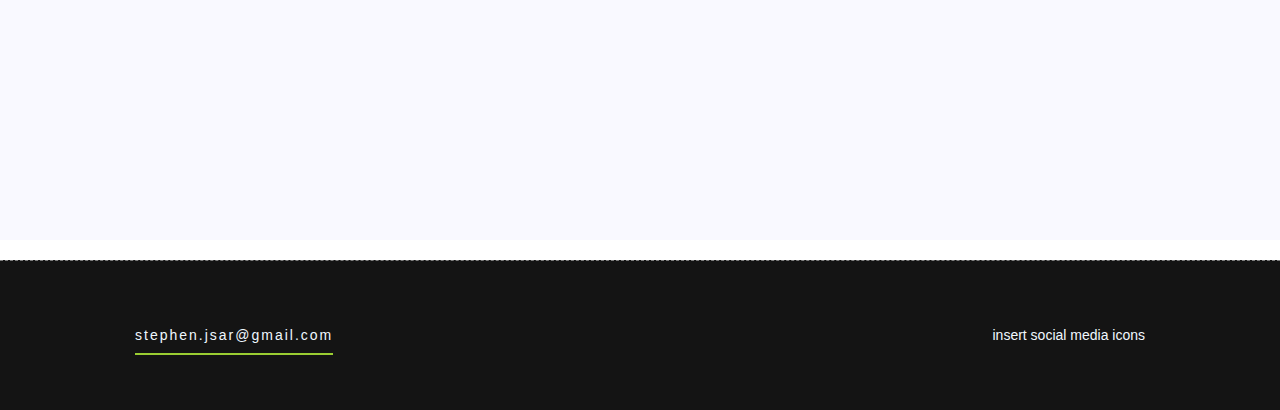
==== commit 744b3678: "made small change in project secion - took out first project box" ====
--- a/index.html
+++ b/index.html
@@ -81,9 +81,9 @@
     <section class="section4">
         <div class="sec4-container">
             <div class="row1">
-                <div class="smallbox"><a href="http://google.com"><img class="imger" src="/images/proj99.jpg"
+                <!-- <div class="smallbox"><a href="http://google.com"><img class="imger" src="/images/proj99.jpg"
                             alt="project"></a>
-                </div>
+                </div> -->
                 <div class="smallbox"><a href="http://google.com">
                         <img class="imger" src="./images/proj7.jpg" alt="project"></a>
                 </div>
